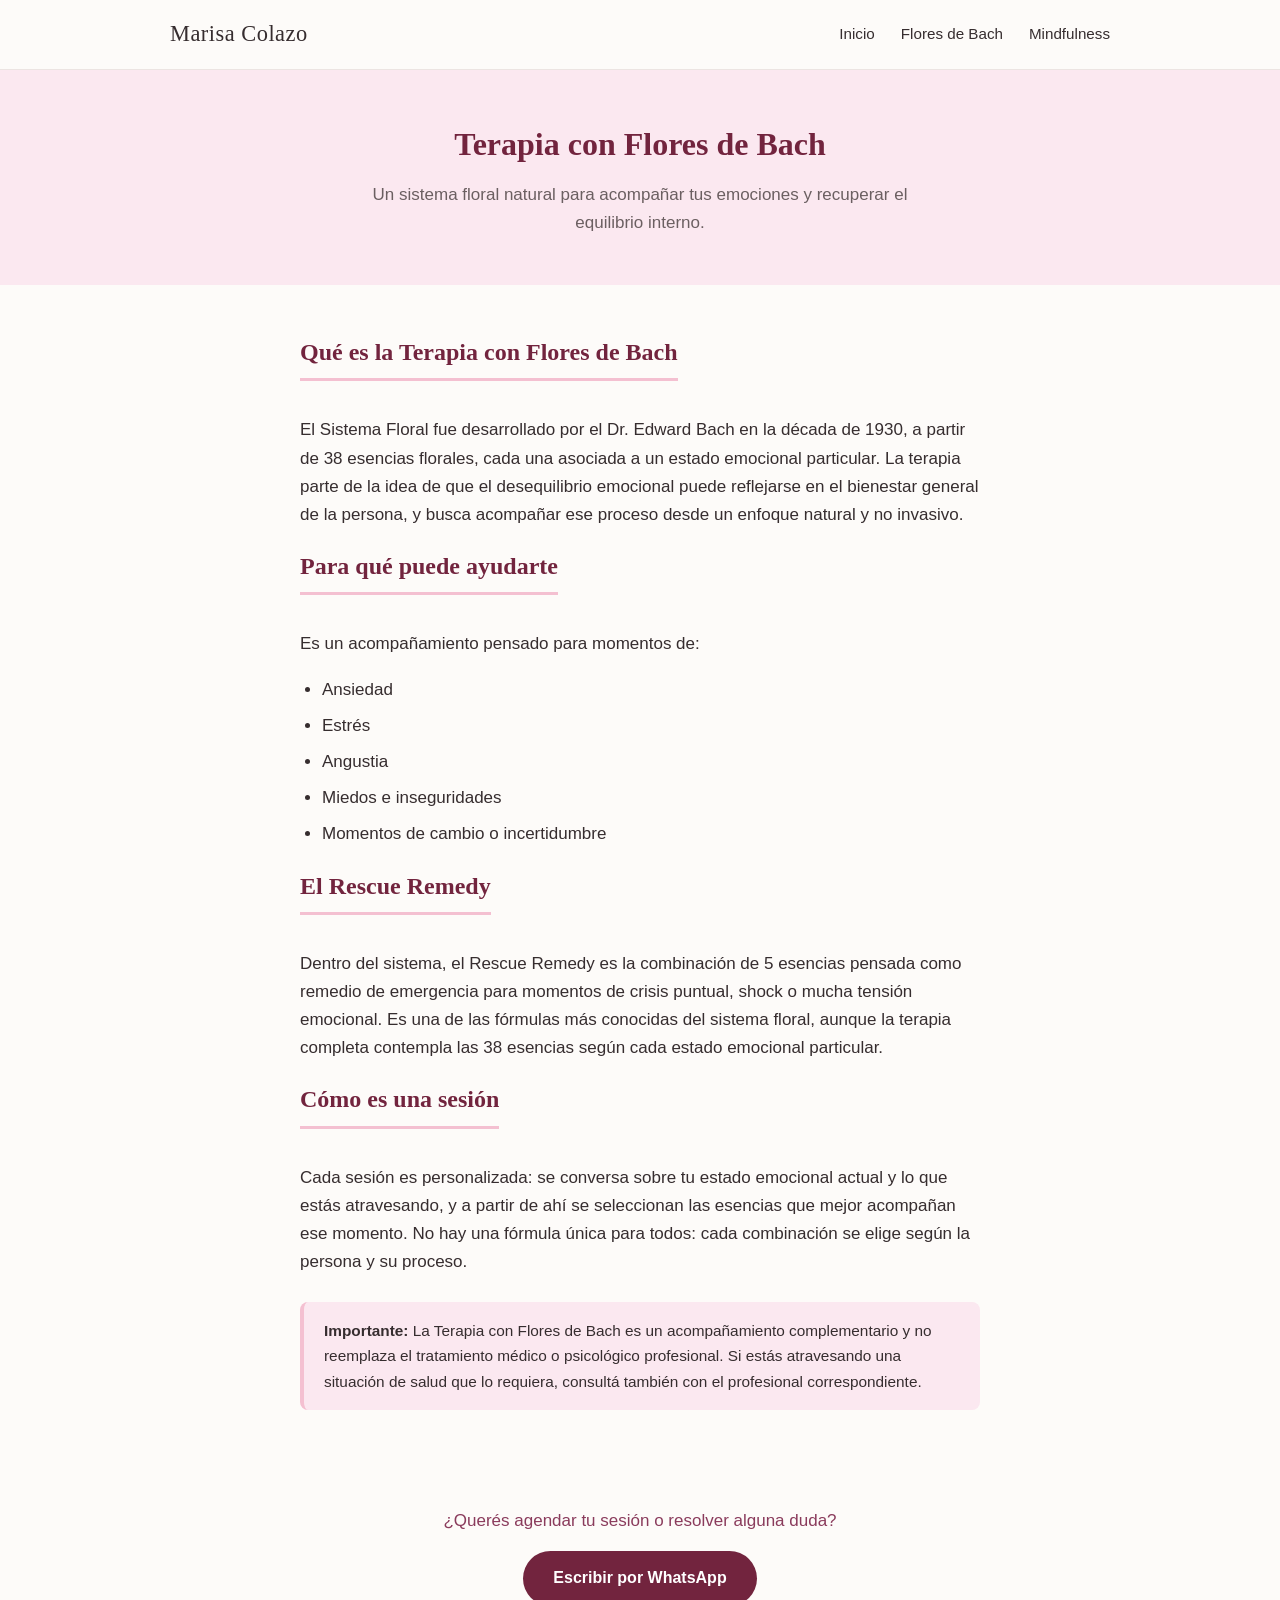
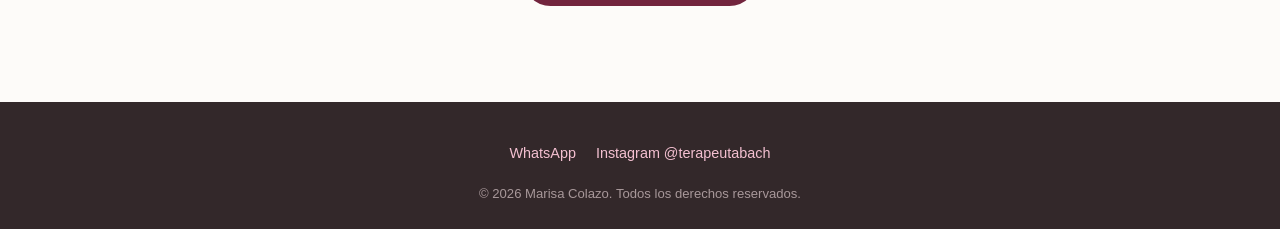
==== flores-de-bach.html @ 0604aab2 "Sitio inicial de Marisa Colazo: Flores de Bach + Mindfulness Co-Authored-By: Claude Sonnet 5 <norepl" ====
<!DOCTYPE html>
<html lang="es">
<head>
<meta charset="UTF-8">
<meta name="viewport" content="width=device-width, initial-scale=1.0">
<title>Flores de Bach | Marisa Colazo</title>
<meta name="description" content="Terapia con Flores de Bach: qué es, para qué se usa y cómo es una sesión personalizada con Marisa Colazo.">
<link rel="stylesheet" href="css/style.css">
</head>
<body class="theme-pink">

<header class="site-header">
  <div class="container">
    <a href="index.html" class="logo">Marisa Colazo</a>
    <button class="nav-toggle" aria-label="Abrir menú">☰</button>
    <nav class="main-nav">
      <ul>
        <li><a href="index.html">Inicio</a></li>
        <li><a href="flores-de-bach.html">Flores de Bach</a></li>
        <li><a href="mindfulness.html">Mindfulness</a></li>
      </ul>
    </nav>
  </div>
</header>

<div class="page-hero reveal">
  <div class="container">
    <h1>Terapia con Flores de Bach</h1>
    <p>Un sistema floral natural para acompañar tus emociones y recuperar el equilibrio interno.</p>
  </div>
</div>

<main>
<div class="content-body reveal">

<h2 class="section-title">Qué es la Terapia con Flores de Bach</h2>
<p>El Sistema Floral fue desarrollado por el Dr. Edward Bach en la década de 1930, a partir de 38 esencias florales, cada una asociada a un estado emocional particular. La terapia parte de la idea de que el desequilibrio emocional puede reflejarse en el bienestar general de la persona, y busca acompañar ese proceso desde un enfoque natural y no invasivo.</p>

<h2 class="section-title">Para qué puede ayudarte</h2>
<p>Es un acompañamiento pensado para momentos de:</p>
<ul>
  <li>Ansiedad</li>
  <li>Estrés</li>
  <li>Angustia</li>
  <li>Miedos e inseguridades</li>
  <li>Momentos de cambio o incertidumbre</li>
</ul>

<h2 class="section-title">El Rescue Remedy</h2>
<p>Dentro del sistema, el Rescue Remedy es la combinación de 5 esencias pensada como remedio de emergencia para momentos de crisis puntual, shock o mucha tensión emocional. Es una de las fórmulas más conocidas del sistema floral, aunque la terapia completa contempla las 38 esencias según cada estado emocional particular.</p>

<h2 class="section-title">Cómo es una sesión</h2>
<p>Cada sesión es personalizada: se conversa sobre tu estado emocional actual y lo que estás atravesando, y a partir de ahí se seleccionan las esencias que mejor acompañan ese momento. No hay una fórmula única para todos: cada combinación se elige según la persona y su proceso.</p>

<div class="callout">
<strong>Importante:</strong> La Terapia con Flores de Bach es un acompañamiento complementario y no reemplaza el tratamiento médico o psicológico profesional. Si estás atravesando una situación de salud que lo requiera, consultá también con el profesional correspondiente.
</div>

</div>

<div class="cta-block reveal">
  <p style="color: var(--pink-text); margin-bottom: 16px;">¿Querés agendar tu sesión o resolver alguna duda?</p>
  <a class="cta-btn" href="https://wa.me/5493456495368?text=Hola%20Marisa%2C%20quisiera%20consultarte%20sobre%20Flores%20de%20Bach" target="_blank" rel="noopener">Escribir por WhatsApp</a>
</div>
</main>

<footer class="site-footer">
  <div class="container">
    <div class="footer-contact">
      <a href="https://wa.me/5493456495368?text=Hola%20Marisa%2C%20quisiera%20consultarte" target="_blank" rel="noopener">WhatsApp</a>
      <a href="https://instagram.com/terapeutabach" target="_blank" rel="noopener">Instagram @terapeutabach</a>
    </div>
    <div class="footer-bottom">&copy; 2026 Marisa Colazo. Todos los derechos reservados.</div>
  </div>
</footer>

<script src="js/main.js"></script>
</body>
</html>
---- css/style.css ----
/* Marisa Colazo — hoja de estilos principal */

:root {
  --color-bg: #fdfbf9;
  --color-text: #362d2f;
  --color-text-light: #6b5f61;
  --color-border: #ece4e2;

  --pink-bg: #fbe8f0;
  --pink-mid: #f4c0d1;
  --pink-dark: #72243e;
  --pink-text: #8a3b5c;

  --aqua-bg: #e0f3f0;
  --aqua-mid: #9fe1cb;
  --aqua-dark: #085041;
  --aqua-text: #0f6e56;

  --radius: 14px;
  --max-width: 980px;
  --font-heading: Georgia, "Times New Roman", serif;
  --font-body: "Segoe UI", Verdana, Arial, sans-serif;
}

* {
  box-sizing: border-box;
}

html {
  scroll-behavior: smooth;
}

body {
  margin: 0;
  font-family: var(--font-body);
  color: var(--color-text);
  background: var(--color-bg);
  line-height: 1.65;
  font-size: 17px;
}

img {
  max-width: 100%;
  display: block;
}

a {
  color: inherit;
}

.container {
  max-width: var(--max-width);
  margin: 0 auto;
  padding: 0 20px;
}

/* Header */
.site-header {
  background: var(--color-bg);
  border-bottom: 1px solid var(--color-border);
  position: sticky;
  top: 0;
  z-index: 100;
}

.site-header .container {
  display: flex;
  align-items: center;
  justify-content: space-between;
  padding-top: 16px;
  padding-bottom: 16px;
}

.logo {
  font-family: var(--font-heading);
  font-size: 1.4rem;
  color: var(--color-text) !important;
  text-decoration: none !important;
  letter-spacing: 0.5px;
}

.nav-toggle {
  display: none;
  background: none;
  border: none;
  color: var(--color-text);
  font-size: 1.8rem;
  cursor: pointer;
}

.main-nav ul {
  list-style: none;
  display: flex;
  gap: 26px;
  margin: 0;
  padding: 0;
}

.main-nav a {
  text-decoration: none !important;
  font-weight: 500;
  font-size: 0.95rem;
  color: var(--color-text) !important;
}

.main-nav a:hover {
  opacity: 0.7;
}

@media (max-width: 720px) {
  .nav-toggle { display: block; }
  .main-nav { display: none; width: 100%; }
  .main-nav.open { display: block; }
  .site-header .container { flex-wrap: wrap; }
  .main-nav ul { flex-direction: column; gap: 4px; padding: 12px 0 18px; }
  .main-nav a { display: block; padding: 10px 4px; border-top: 1px solid var(--color-border); }
}

/* Hero */
.hero {
  text-align: center;
  padding: 56px 0 40px;
}

.hero h1 {
  font-family: var(--font-heading);
  font-size: 2.1rem;
  margin: 0 0 10px;
}

.hero p {
  color: var(--color-text-light);
  max-width: 560px;
  margin: 0 auto;
  font-size: 1.05rem;
}

/* Split panels */
.split-panels {
  display: grid;
  grid-template-columns: repeat(auto-fit, minmax(260px, 1fr));
  gap: 20px;
  margin: 24px 0 56px;
}

.panel {
  border-radius: var(--radius);
  padding: 44px 30px;
  text-align: center;
  text-decoration: none !important;
  transition: transform 0.15s ease;
}

.panel:hover {
  transform: translateY(-3px);
}

.panel.pink { background: var(--pink-bg); }
.panel.aqua { background: var(--aqua-bg); }

.panel h2 {
  font-family: var(--font-heading);
  font-size: 1.5rem;
  margin: 14px 0 8px;
}

.panel.pink h2 { color: var(--pink-dark); }
.panel.aqua h2 { color: var(--aqua-dark); }

.panel p {
  font-size: 0.95rem;
  margin: 0 0 18px;
}

.panel.pink p { color: var(--pink-text); }
.panel.aqua p { color: var(--aqua-text); }

.panel .pill {
  display: inline-block;
  font-size: 0.85rem;
  padding: 8px 20px;
  border-radius: 20px;
  font-weight: 600;
}

.panel.pink .pill { background: var(--pink-mid); color: var(--pink-dark); }
.panel.aqua .pill { background: var(--aqua-mid); color: var(--aqua-dark); }

/* Section-specific page themes */
body.theme-pink .page-hero { background: var(--pink-bg); }
body.theme-pink .page-hero h1 { color: var(--pink-dark); }
body.theme-pink .cta-btn { background: var(--pink-dark); }
body.theme-pink .section-title { color: var(--pink-dark); border-color: var(--pink-mid); }
body.theme-pink .callout { background: var(--pink-bg); border-color: var(--pink-mid); }

body.theme-aqua .page-hero { background: var(--aqua-bg); }
body.theme-aqua .page-hero h1 { color: var(--aqua-dark); }
body.theme-aqua .cta-btn { background: var(--aqua-dark); }
body.theme-aqua .section-title { color: var(--aqua-dark); border-color: var(--aqua-mid); }
body.theme-aqua .callout { background: var(--aqua-bg); border-color: var(--aqua-mid); }

.page-hero {
  padding: 48px 0;
  text-align: center;
}

.page-hero h1 {
  font-family: var(--font-heading);
  font-size: 2rem;
  margin: 0 0 10px;
}

.page-hero p {
  color: var(--color-text-light);
  max-width: 560px;
  margin: 0 auto;
}

main {
  padding: 8px 0 60px;
}

.content-body {
  max-width: 720px;
  margin: 0 auto;
  padding: 40px 20px 0;
}

.section-title {
  font-family: var(--font-heading);
  font-size: 1.5rem;
  border-bottom: 3px solid;
  display: inline-block;
  padding-bottom: 6px;
  margin: 0 0 18px;
}

.content-body p {
  margin-bottom: 18px;
}

.content-body ul, .content-body ol {
  margin-bottom: 18px;
  padding-left: 22px;
}

.content-body li {
  margin-bottom: 8px;
}

.callout {
  border-left: 4px solid;
  border-radius: 8px;
  padding: 16px 20px;
  margin: 26px 0;
  font-size: 0.96rem;
}

.cta-block {
  text-align: center;
  margin: 44px auto 0;
  padding: 36px 20px;
  max-width: 720px;
}

.cta-btn {
  display: inline-block;
  color: #fff !important;
  text-decoration: none !important;
  padding: 14px 30px;
  border-radius: 30px;
  font-weight: 600;
  font-size: 1rem;
}

.cta-btn:hover {
  opacity: 0.92;
}

/* About section on homepage */
.about-section {
  max-width: 700px;
  margin: 0 auto;
  padding: 0 20px 50px;
  text-align: center;
}

.about-section h2 {
  font-family: var(--font-heading);
  font-size: 1.4rem;
  margin-bottom: 12px;
}

.about-section p {
  color: var(--color-text-light);
}

/* Scroll reveal */
.reveal {
  opacity: 0;
  transform: translateY(24px);
  transition: opacity 0.7s ease, transform 0.7s ease;
}

.reveal.is-visible {
  opacity: 1;
  transform: translateY(0);
}

.reveal-1 { transition-delay: 0.05s; }
.reveal-2 { transition-delay: 0.15s; }
.reveal-3 { transition-delay: 0.25s; }

@media (prefers-reduced-motion: reduce) {
  .reveal {
    opacity: 1;
    transform: none;
    transition: none;
  }
}

/* Footer */
.site-footer {
  background: #33282a;
  color: #e9dfe0;
  padding: 40px 0 24px;
  text-align: center;
  font-size: 0.9rem;
}

.footer-contact {
  display: flex;
  gap: 20px;
  justify-content: center;
  flex-wrap: wrap;
  margin-bottom: 18px;
}

.footer-contact a {
  color: #f4c0d1 !important;
  text-decoration: none !important;
  font-weight: 500;
}

.footer-contact a:hover {
  text-decoration: underline !important;
}

.footer-bottom {
  color: #a8989a;
  font-size: 0.82rem;
  margin-top: 14px;
}
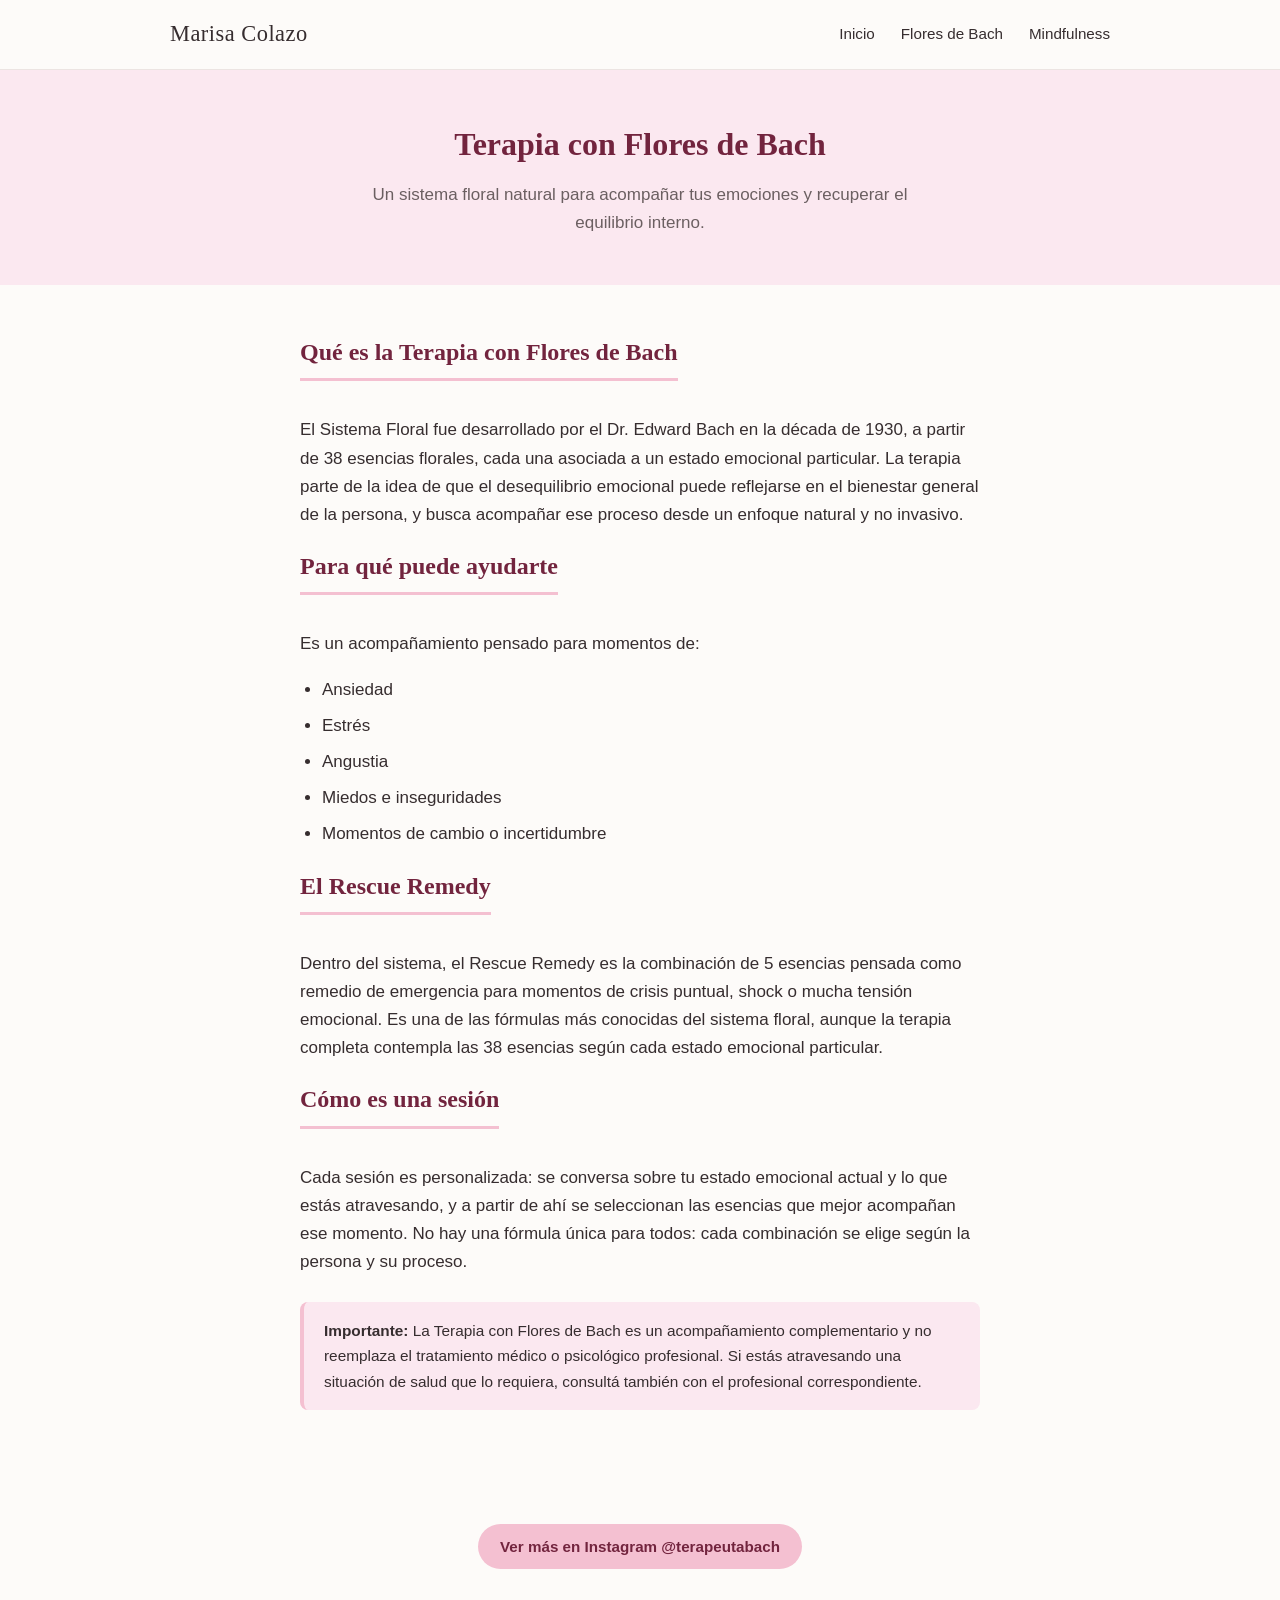
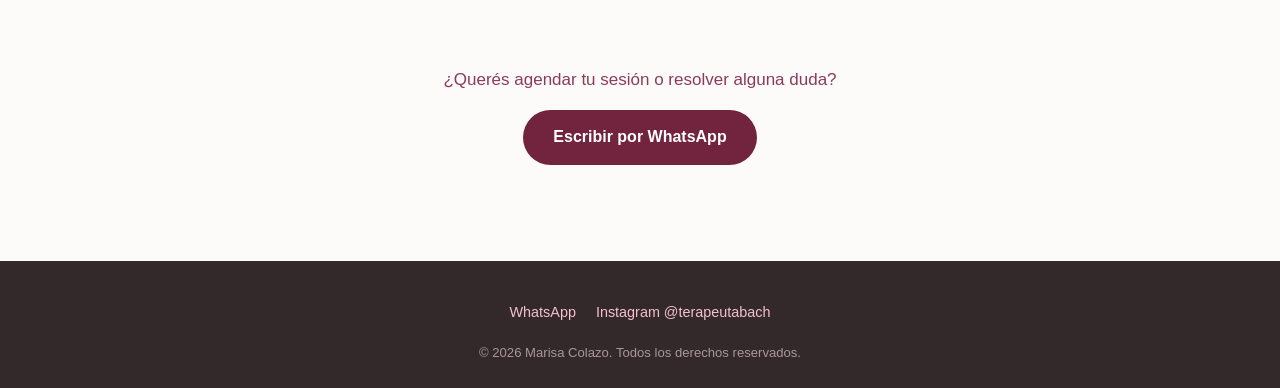
==== commit 5c14f884: "Agregar foto de perfil y embeds de Instagram en cada seccion Co-Authored-By: Claude Sonnet 5 <norepl" ====
--- a/flores-de-bach.html
+++ b/flores-de-bach.html
@@ -58,6 +58,13 @@
 
 </div>
 
+<div class="ig-embed-wrap reveal">
+  <blockquote class="instagram-media" data-instgrm-permalink="https://www.instagram.com/p/DatU_ZfD-uV/" data-instgrm-version="14" style="max-width:400px; width:100%;"></blockquote>
+</div>
+<div style="text-align:center;">
+  <a class="ig-follow-btn" href="https://instagram.com/terapeutabach" target="_blank" rel="noopener">Ver más en Instagram @terapeutabach</a>
+</div>
+
 <div class="cta-block reveal">
   <p style="color: var(--pink-text); margin-bottom: 16px;">¿Querés agendar tu sesión o resolver alguna duda?</p>
   <a class="cta-btn" href="https://wa.me/5493456495368?text=Hola%20Marisa%2C%20quisiera%20consultarte%20sobre%20Flores%20de%20Bach" target="_blank" rel="noopener">Escribir por WhatsApp</a>
@@ -74,6 +81,7 @@
   </div>
 </footer>
 
+<script async src="//www.instagram.com/embed.js"></script>
 <script src="js/main.js"></script>
 </body>
 </html>
--- a/css/style.css
+++ b/css/style.css
@@ -295,6 +295,38 @@
   color: var(--color-text-light);
 }
 
+.avatar-photo {
+  width: 110px;
+  height: 110px;
+  border-radius: 50%;
+  object-fit: cover;
+  margin: 0 auto 18px;
+  border: 3px solid var(--pink-mid);
+}
+
+/* Instagram embed + follow button */
+.ig-embed-wrap {
+  max-width: 540px;
+  margin: 36px auto;
+  display: flex;
+  justify-content: center;
+}
+
+.ig-follow-btn {
+  display: inline-flex;
+  align-items: center;
+  gap: 8px;
+  text-decoration: none !important;
+  font-weight: 600;
+  font-size: 0.95rem;
+  padding: 10px 22px;
+  border-radius: 30px;
+  margin-top: 8px;
+}
+
+body.theme-pink .ig-follow-btn { background: var(--pink-mid); color: var(--pink-dark) !important; }
+body.theme-aqua .ig-follow-btn { background: var(--aqua-mid); color: var(--aqua-dark) !important; }
+
 /* Scroll reveal */
 .reveal {
   opacity: 0;
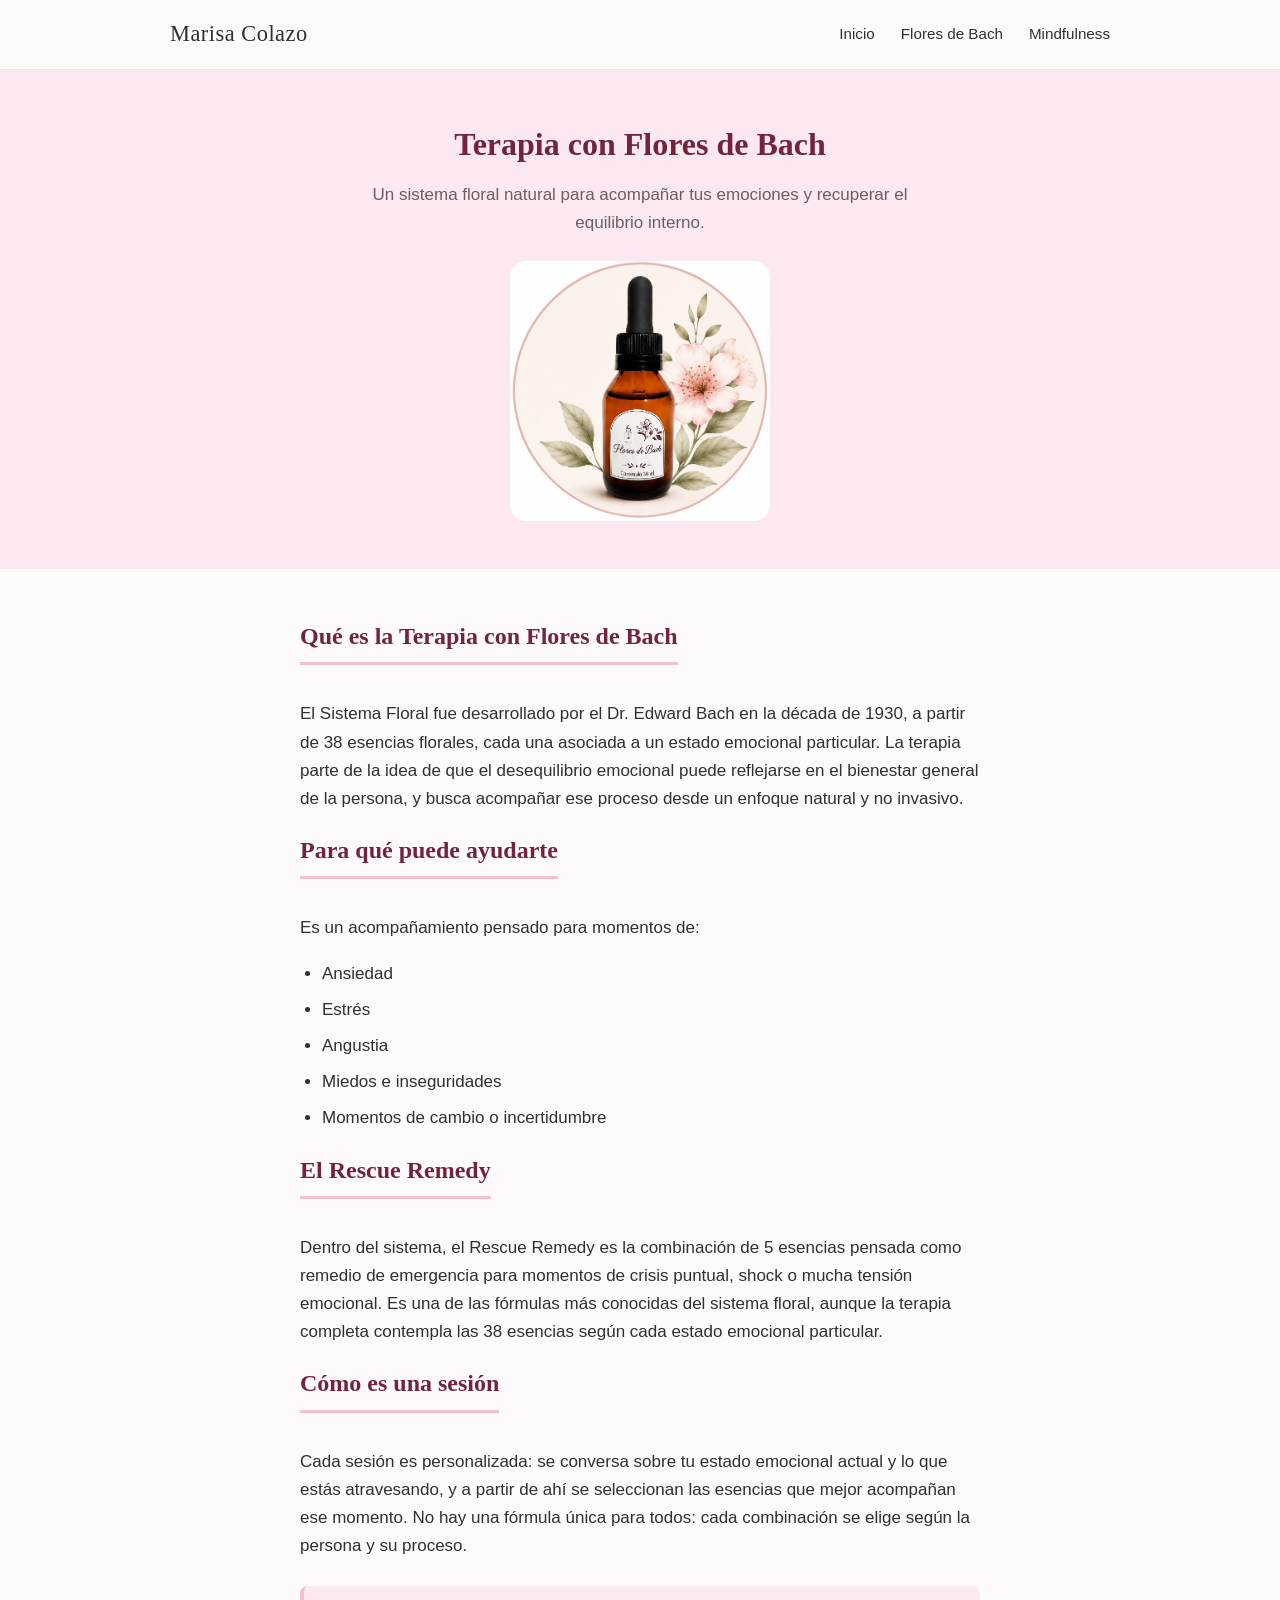
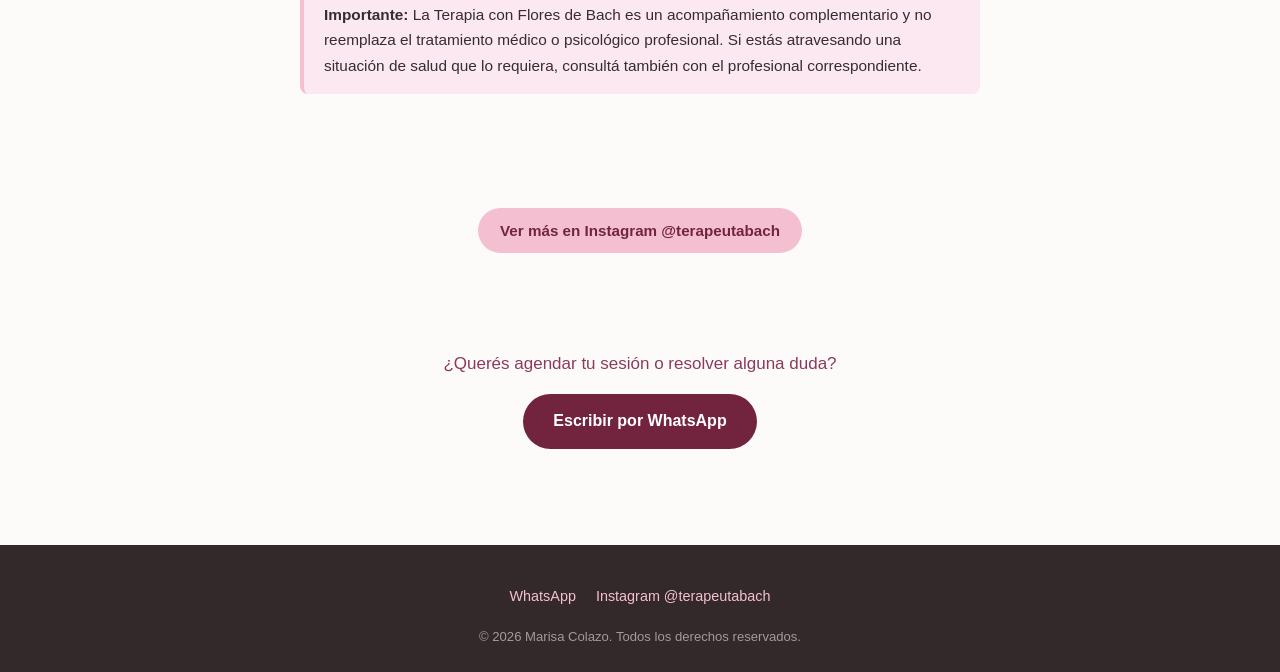
==== commit a587a7ce: "Agregar logos reales, foto de producto y video de meditacion de ejemplo Co-Authored-By: Claude Sonne" ====
--- a/flores-de-bach.html
+++ b/flores-de-bach.html
@@ -27,6 +27,9 @@
   <div class="container">
     <h1>Terapia con Flores de Bach</h1>
     <p>Un sistema floral natural para acompañar tus emociones y recuperar el equilibrio interno.</p>
+    <div class="hero-photo">
+      <img src="images/producto-flores-de-bach.jpg" alt="Esencia floral Flores de Bach">
+    </div>
   </div>
 </div>
 
--- a/css/style.css
+++ b/css/style.css
@@ -158,6 +158,14 @@
 .panel.pink { background: var(--pink-bg); }
 .panel.aqua { background: var(--aqua-bg); }
 
+.panel-logo {
+  width: 84px;
+  height: 84px;
+  border-radius: 50%;
+  object-fit: cover;
+  margin: 0 auto;
+}
+
 .panel h2 {
   font-family: var(--font-heading);
   font-size: 1.5rem;
@@ -214,6 +222,38 @@
   color: var(--color-text-light);
   max-width: 560px;
   margin: 0 auto;
+}
+
+.hero-photo {
+  max-width: 260px;
+  margin: 24px auto 0;
+  border-radius: 16px;
+  overflow: hidden;
+}
+
+.hero-photo img {
+  width: 100%;
+  display: block;
+}
+
+.media-player {
+  max-width: 480px;
+  margin: 32px auto;
+  border-radius: 16px;
+  overflow: hidden;
+}
+
+.media-player video {
+  width: 100%;
+  display: block;
+  border-radius: 16px;
+}
+
+.media-caption {
+  text-align: center;
+  font-size: 0.85rem;
+  color: var(--color-text-light);
+  margin-top: 10px;
 }
 
 main {
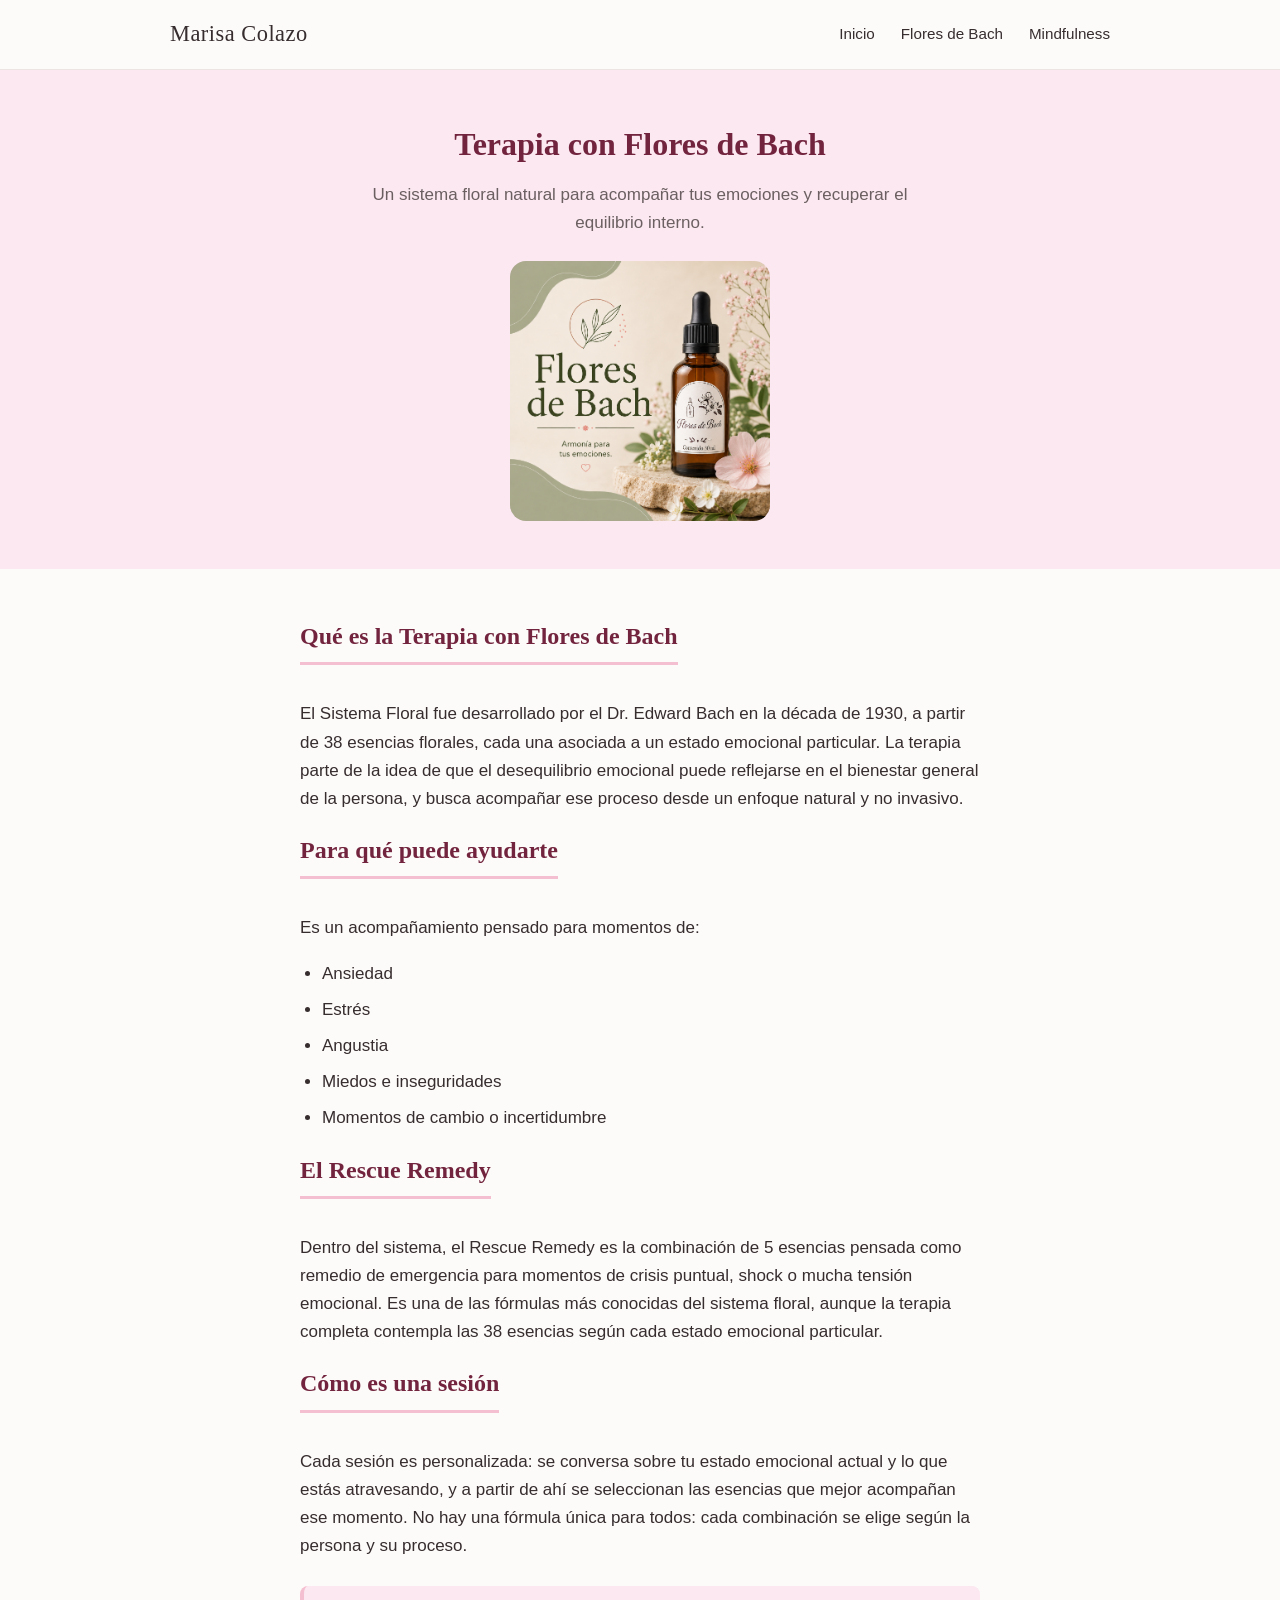
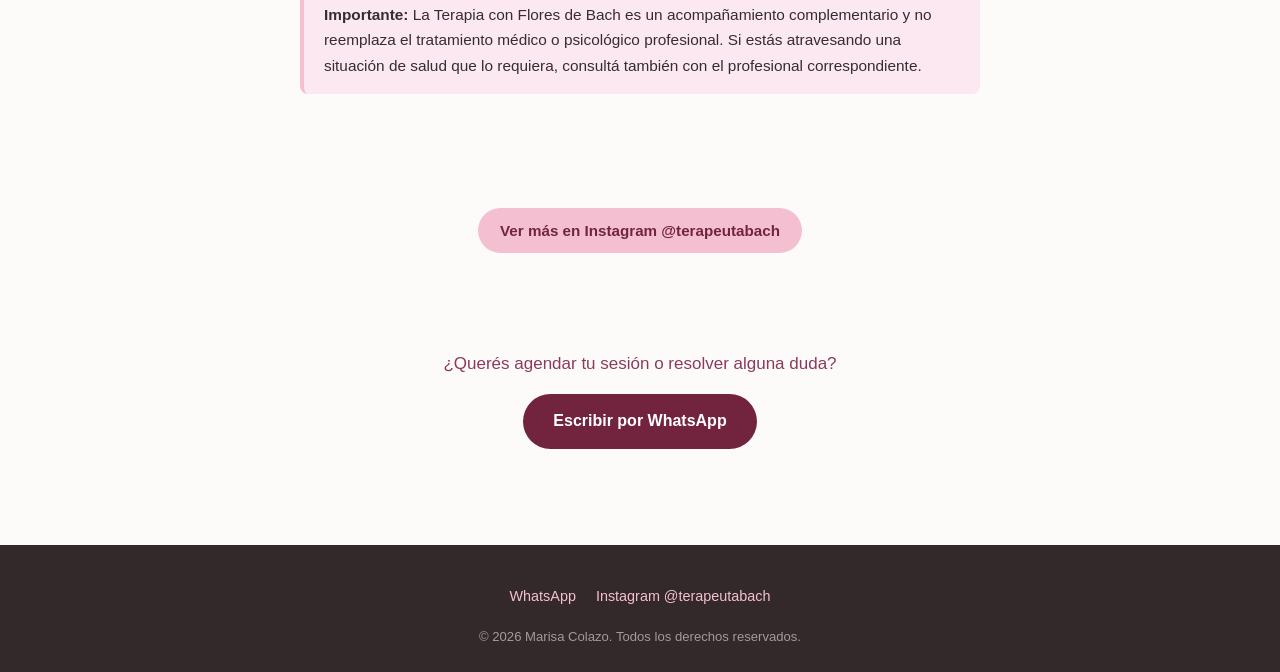
==== commit 13d16924: "Agregar banners nuevos de Flores de Bach y Mindfulness" ====
--- a/flores-de-bach.html
+++ b/flores-de-bach.html
@@ -28,7 +28,7 @@
     <h1>Terapia con Flores de Bach</h1>
     <p>Un sistema floral natural para acompañar tus emociones y recuperar el equilibrio interno.</p>
     <div class="hero-photo">
-      <img src="images/producto-flores-de-bach.jpg" alt="Esencia floral Flores de Bach">
+      <img src="images/banner-flores-de-bach.png" alt="Flores de Bach — armonía para tus emociones">
     </div>
   </div>
 </div>
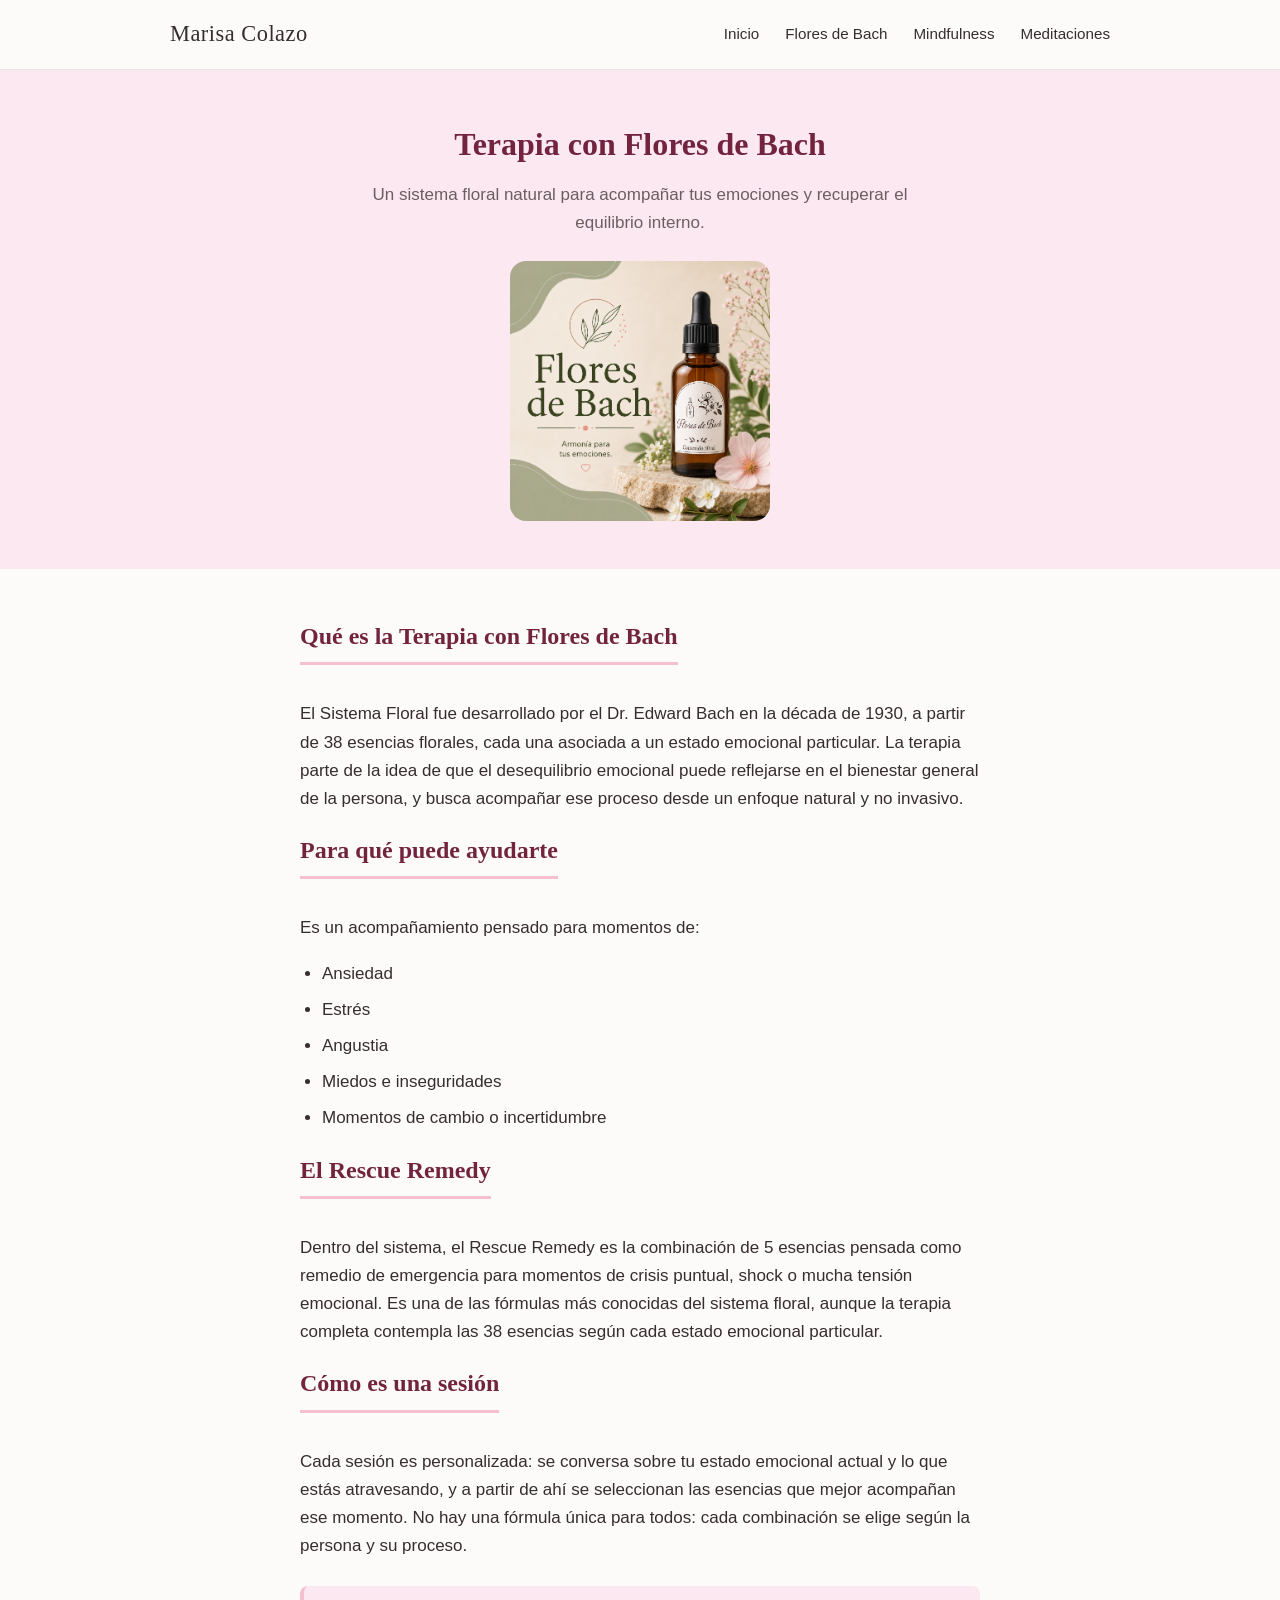
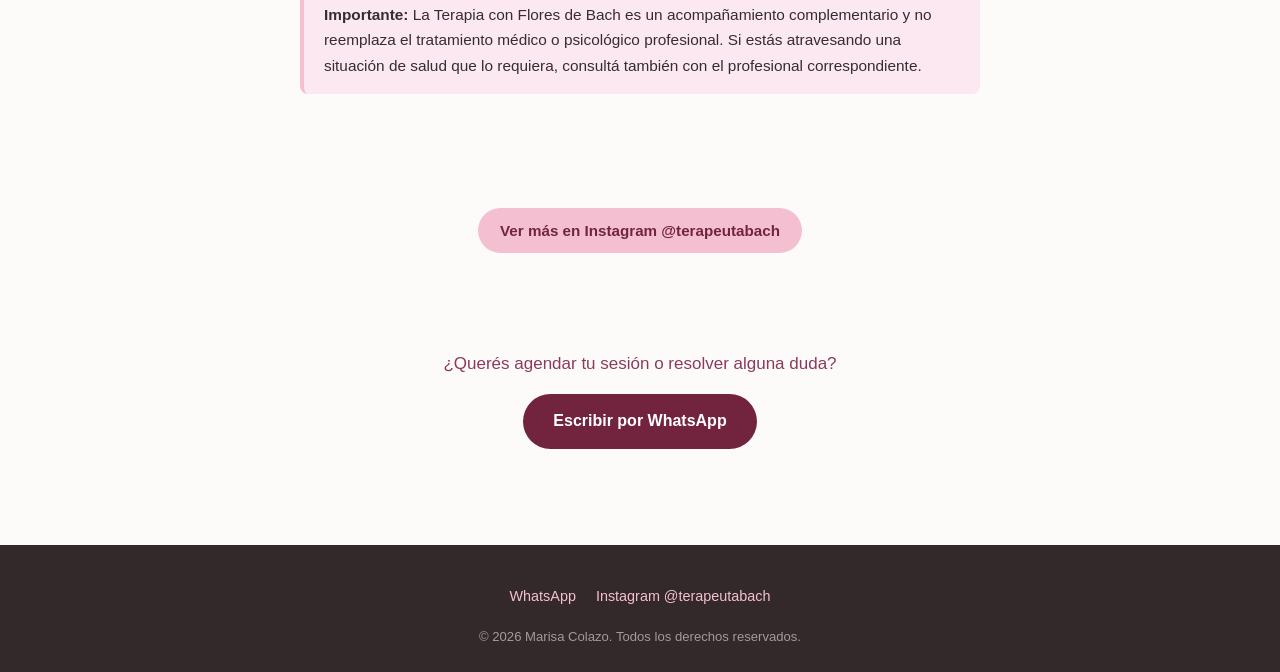
==== commit 280766b4: "Agregar seccion Meditaciones con 3 practicas guiadas y su icono" ====
--- a/flores-de-bach.html
+++ b/flores-de-bach.html
@@ -18,6 +18,7 @@
         <li><a href="index.html">Inicio</a></li>
         <li><a href="flores-de-bach.html">Flores de Bach</a></li>
         <li><a href="mindfulness.html">Mindfulness</a></li>
+        <li><a href="meditaciones.html">Meditaciones</a></li>
       </ul>
     </nav>
   </div>
--- a/css/style.css
+++ b/css/style.css
@@ -15,6 +15,11 @@
   --aqua-mid: #9fe1cb;
   --aqua-dark: #085041;
   --aqua-text: #0f6e56;
+
+  --sage-bg: #edf1e6;
+  --sage-mid: #bdd1a8;
+  --sage-dark: #3f5730;
+  --sage-text: #52703f;
 
   --radius: 14px;
   --max-width: 980px;
@@ -157,6 +162,7 @@
 
 .panel.pink { background: var(--pink-bg); }
 .panel.aqua { background: var(--aqua-bg); }
+.panel.sage { background: var(--sage-bg); }
 
 .panel-logo {
   width: 84px;
@@ -174,6 +180,7 @@
 
 .panel.pink h2 { color: var(--pink-dark); }
 .panel.aqua h2 { color: var(--aqua-dark); }
+.panel.sage h2 { color: var(--sage-dark); }
 
 .panel p {
   font-size: 0.95rem;
@@ -182,6 +189,7 @@
 
 .panel.pink p { color: var(--pink-text); }
 .panel.aqua p { color: var(--aqua-text); }
+.panel.sage p { color: var(--sage-text); }
 
 .panel .pill {
   display: inline-block;
@@ -193,6 +201,7 @@
 
 .panel.pink .pill { background: var(--pink-mid); color: var(--pink-dark); }
 .panel.aqua .pill { background: var(--aqua-mid); color: var(--aqua-dark); }
+.panel.sage .pill { background: var(--sage-mid); color: var(--sage-dark); }
 
 /* Section-specific page themes */
 body.theme-pink .page-hero { background: var(--pink-bg); }
@@ -206,6 +215,12 @@
 body.theme-aqua .cta-btn { background: var(--aqua-dark); }
 body.theme-aqua .section-title { color: var(--aqua-dark); border-color: var(--aqua-mid); }
 body.theme-aqua .callout { background: var(--aqua-bg); border-color: var(--aqua-mid); }
+
+body.theme-sage .page-hero { background: var(--sage-bg); }
+body.theme-sage .page-hero h1 { color: var(--sage-dark); }
+body.theme-sage .cta-btn { background: var(--sage-dark); }
+body.theme-sage .section-title { color: var(--sage-dark); border-color: var(--sage-mid); }
+body.theme-sage .callout { background: var(--sage-bg); border-color: var(--sage-mid); }
 
 .page-hero {
   padding: 48px 0;
@@ -366,6 +381,7 @@
 
 body.theme-pink .ig-follow-btn { background: var(--pink-mid); color: var(--pink-dark) !important; }
 body.theme-aqua .ig-follow-btn { background: var(--aqua-mid); color: var(--aqua-dark) !important; }
+body.theme-sage .ig-follow-btn { background: var(--sage-mid); color: var(--sage-dark) !important; }
 
 /* Scroll reveal */
 .reveal {
